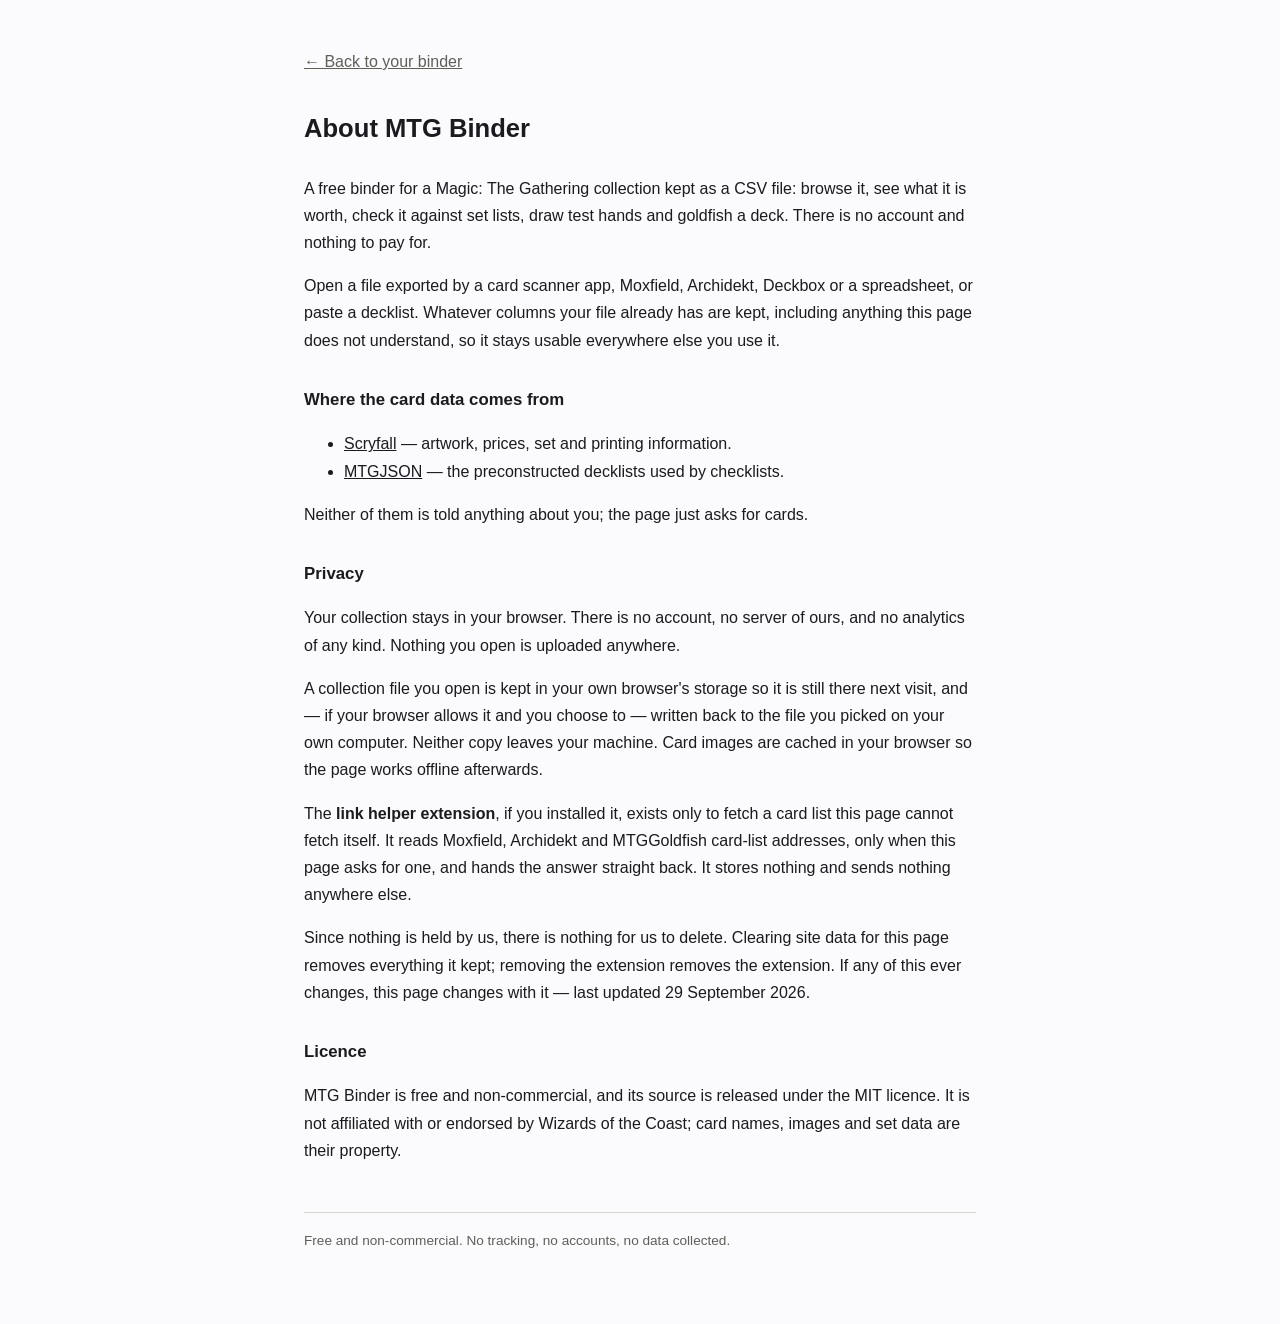
==== about.html @ a881ad29 "Publish mtg-binder@5b904b1" ====
<!doctype html>
<html lang="en">
  <head>
    <meta charset="utf-8" />
    <meta name="viewport" content="width=device-width, initial-scale=1" />
    <title>About — MTG Binder</title>
    <meta name="description" content="What MTG Binder is, where its card data comes from, and what happens to yours: nothing leaves your browser." />
    <style>
      :root {
        color-scheme: light dark;
        --ink: #1b1b1f;
        --paper: #fbfbfd;
        --muted: #5f5e5a;
        --rule: #d8d7d2;
      }
      @media (prefers-color-scheme: dark) {
        :root {
          --ink: #e9e8ef;
          --paper: #1b1b1f;
          --muted: #a5a4ad;
          --rule: #34343a;
        }
      }
      body {
        margin: 0 auto;
        padding: 48px 20px 72px;
        max-width: 42rem;
        background: var(--paper);
        color: var(--ink);
        font: 16px/1.7 -apple-system, BlinkMacSystemFont, "Segoe UI", Roboto, Helvetica, Arial, sans-serif;
      }
      h1 { font-size: 1.6rem; margin: 0 0 24px; }
      h2 { font-size: 1.05rem; margin: 32px 0 8px; }
      .back { display: inline-block; margin-bottom: 32px; color: var(--muted); }
      footer { margin-top: 48px; padding-top: 16px; border-top: 1px solid var(--rule); color: var(--muted); font-size: 0.85rem; }
      a { color: inherit; }
    </style>
  </head>
  <body>
    <a class="back" href="./">← Back to your binder</a>

    <h1>About MTG Binder</h1>

    <p>
      A free binder for a Magic: The Gathering collection kept as a CSV file:
      browse it, see what it is worth, check it against set lists, draw test
      hands and goldfish a deck. There is no account and nothing to pay for.
    </p>
    <p>
      Open a file exported by a card scanner app, Moxfield, Archidekt, Deckbox
      or a spreadsheet, or paste a decklist. Whatever columns your file already
      has are kept, including anything this page does not understand, so it
      stays usable everywhere else you use it.
    </p>

    <h2>Where the card data comes from</h2>
    <ul>
      <li><a href="https://scryfall.com">Scryfall</a> — artwork, prices, set and printing information.</li>
      <li><a href="https://mtgjson.com">MTGJSON</a> — the preconstructed decklists used by checklists.</li>
    </ul>
    <p>Neither of them is told anything about you; the page just asks for cards.</p>

    <h2 id="privacy">Privacy</h2>
    <p>
      Your collection stays in your browser. There is no account, no server of
      ours, and no analytics of any kind. Nothing you open is uploaded anywhere.
    </p>
    <p>
      A collection file you open is kept in your own browser's storage so it is
      still there next visit, and — if your browser allows it and you choose to
      — written back to the file you picked on your own computer. Neither copy
      leaves your machine. Card images are cached in your browser so the page
      works offline afterwards.
    </p>
    <p>
      The <strong>link helper extension</strong>, if you installed it, exists
      only to fetch a card list this page cannot fetch itself. It reads
      Moxfield, Archidekt and MTGGoldfish card-list addresses, only when this
      page asks for one, and hands the answer straight back. It stores nothing
      and sends nothing anywhere else.
    </p>
    <p>
      Since nothing is held by us, there is nothing for us to delete. Clearing
      site data for this page removes everything it kept; removing the
      extension removes the extension. If any of this ever changes, this page
      changes with it — last updated 29 September 2026.
    </p>

    <h2>Licence</h2>
    <p>
      MTG Binder is free and non-commercial, and its source is released under
      the MIT licence. It is not affiliated with or endorsed by Wizards of the
      Coast; card names, images and set data are their property.
    </p>

    <footer>Free and non-commercial. No tracking, no accounts, no data collected.</footer>
  </body>
</html>
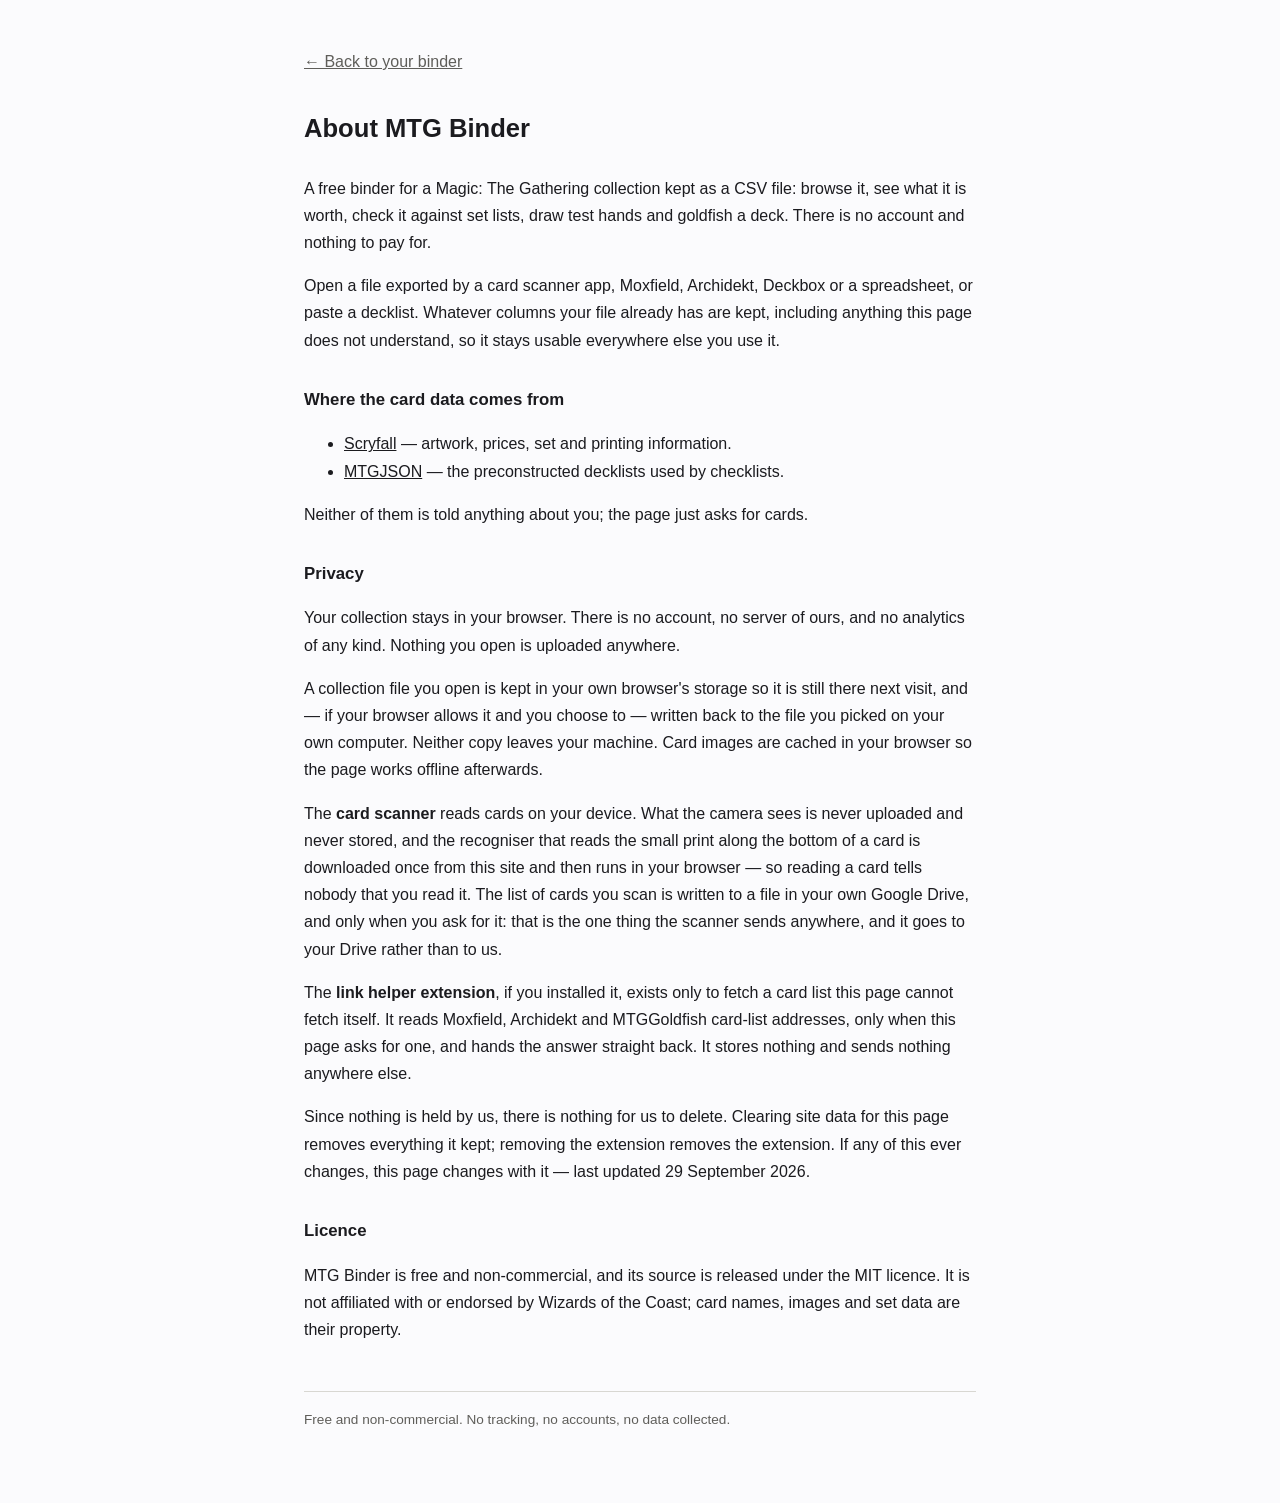
==== commit 4588dcdb: "Publish mtg-binder@472e659" ====
--- a/about.html
+++ b/about.html
@@ -73,6 +73,15 @@
       works offline afterwards.
     </p>
     <p>
+      The <strong>card scanner</strong> reads cards on your device. What the
+      camera sees is never uploaded and never stored, and the recogniser that
+      reads the small print along the bottom of a card is downloaded once from
+      this site and then runs in your browser — so reading a card tells nobody
+      that you read it. The list of cards you scan is written to a file in your
+      own Google Drive, and only when you ask for it: that is the one thing the
+      scanner sends anywhere, and it goes to your Drive rather than to us.
+    </p>
+    <p>
       The <strong>link helper extension</strong>, if you installed it, exists
       only to fetch a card list this page cannot fetch itself. It reads
       Moxfield, Archidekt and MTGGoldfish card-list addresses, only when this
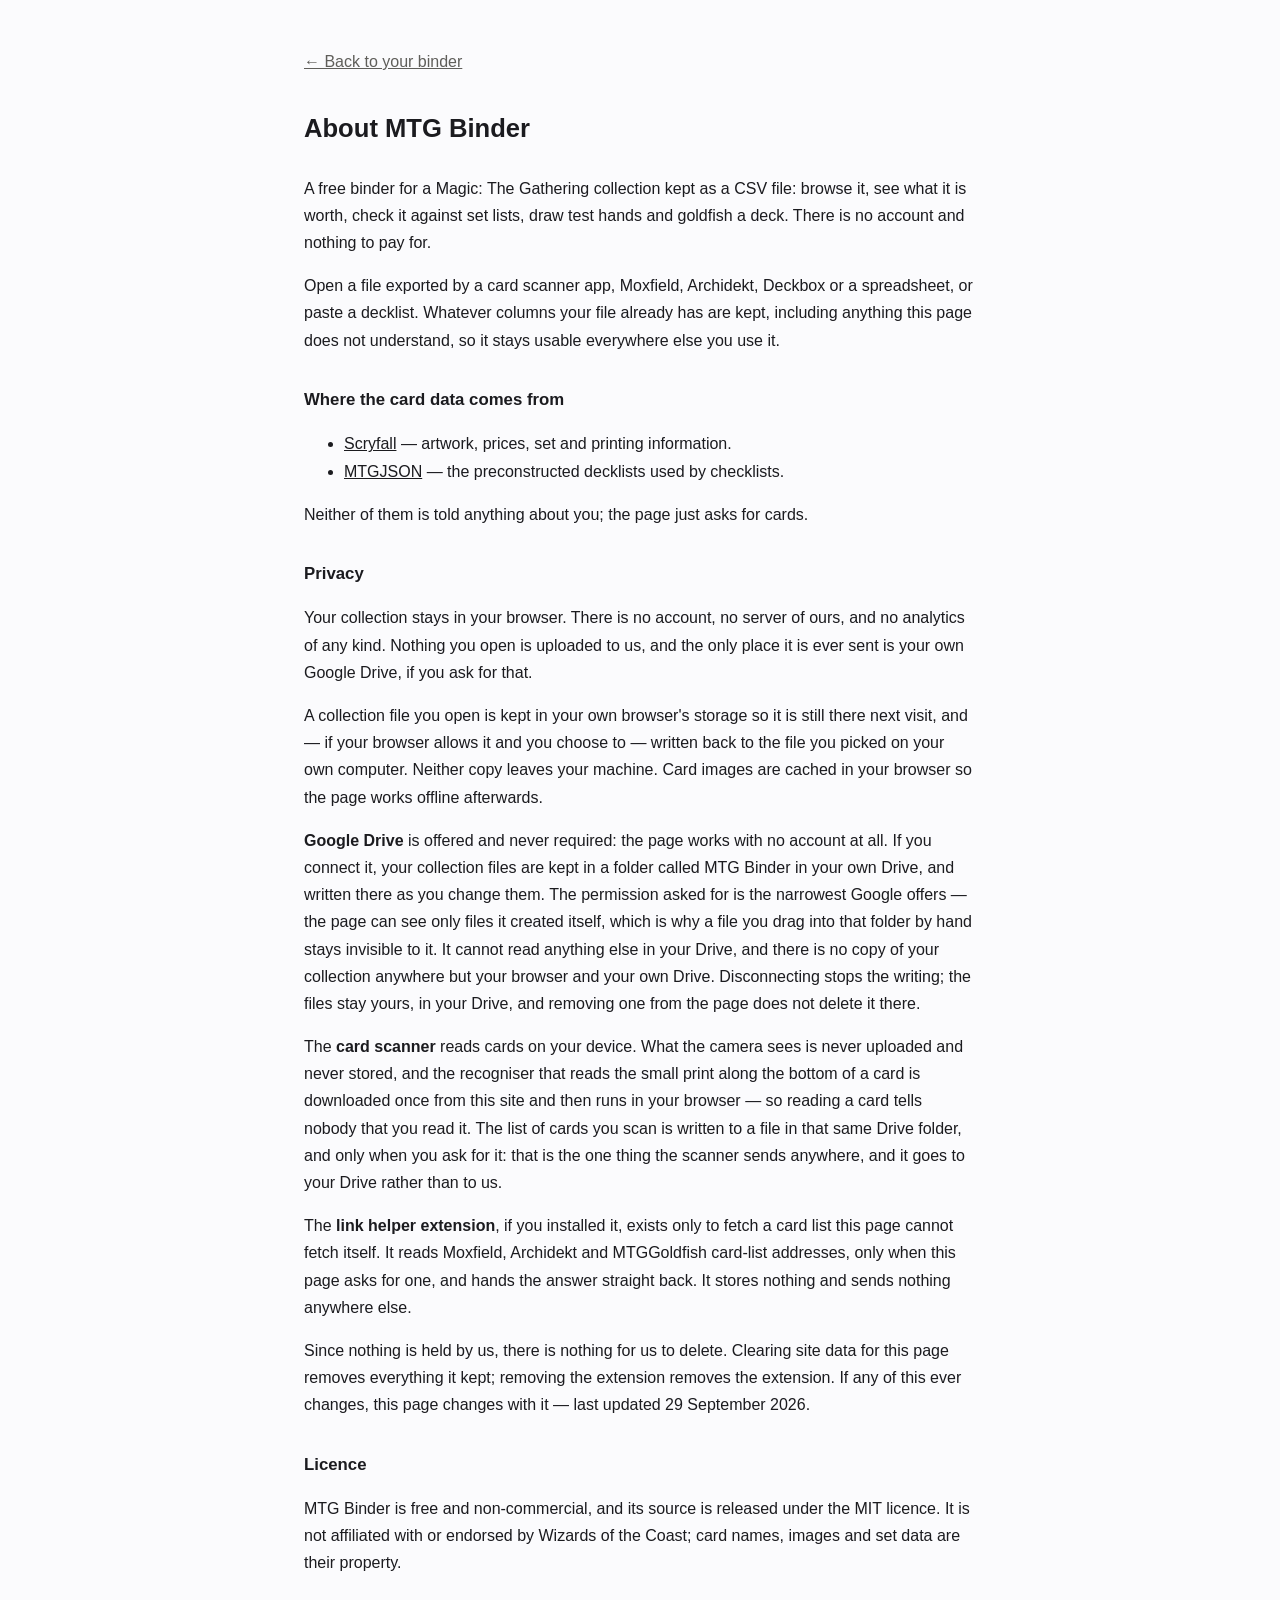
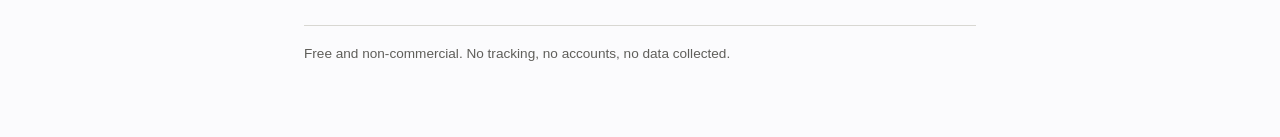
==== commit 93cc4d0a: "Publish mtg-binder@2262778" ====
--- a/about.html
+++ b/about.html
@@ -63,7 +63,9 @@
     <h2 id="privacy">Privacy</h2>
     <p>
       Your collection stays in your browser. There is no account, no server of
-      ours, and no analytics of any kind. Nothing you open is uploaded anywhere.
+      ours, and no analytics of any kind. Nothing you open is uploaded to us,
+      and the only place it is ever sent is your own Google Drive, if you ask
+      for that.
     </p>
     <p>
       A collection file you open is kept in your own browser's storage so it is
@@ -73,12 +75,24 @@
       works offline afterwards.
     </p>
     <p>
+      <strong>Google Drive</strong> is offered and never required: the page
+      works with no account at all. If you connect it, your collection files
+      are kept in a folder called MTG Binder in your own Drive, and written
+      there as you change them. The permission asked for is the narrowest
+      Google offers — the page can see only files it created itself, which is
+      why a file you drag into that folder by hand stays invisible to it. It
+      cannot read anything else in your Drive, and there is no copy of your
+      collection anywhere but your browser and your own Drive. Disconnecting
+      stops the writing; the files stay yours, in your Drive, and removing one
+      from the page does not delete it there.
+    </p>
+    <p>
       The <strong>card scanner</strong> reads cards on your device. What the
       camera sees is never uploaded and never stored, and the recogniser that
       reads the small print along the bottom of a card is downloaded once from
       this site and then runs in your browser — so reading a card tells nobody
-      that you read it. The list of cards you scan is written to a file in your
-      own Google Drive, and only when you ask for it: that is the one thing the
+      that you read it. The list of cards you scan is written to a file in that
+      same Drive folder, and only when you ask for it: that is the one thing the
       scanner sends anywhere, and it goes to your Drive rather than to us.
     </p>
     <p>
